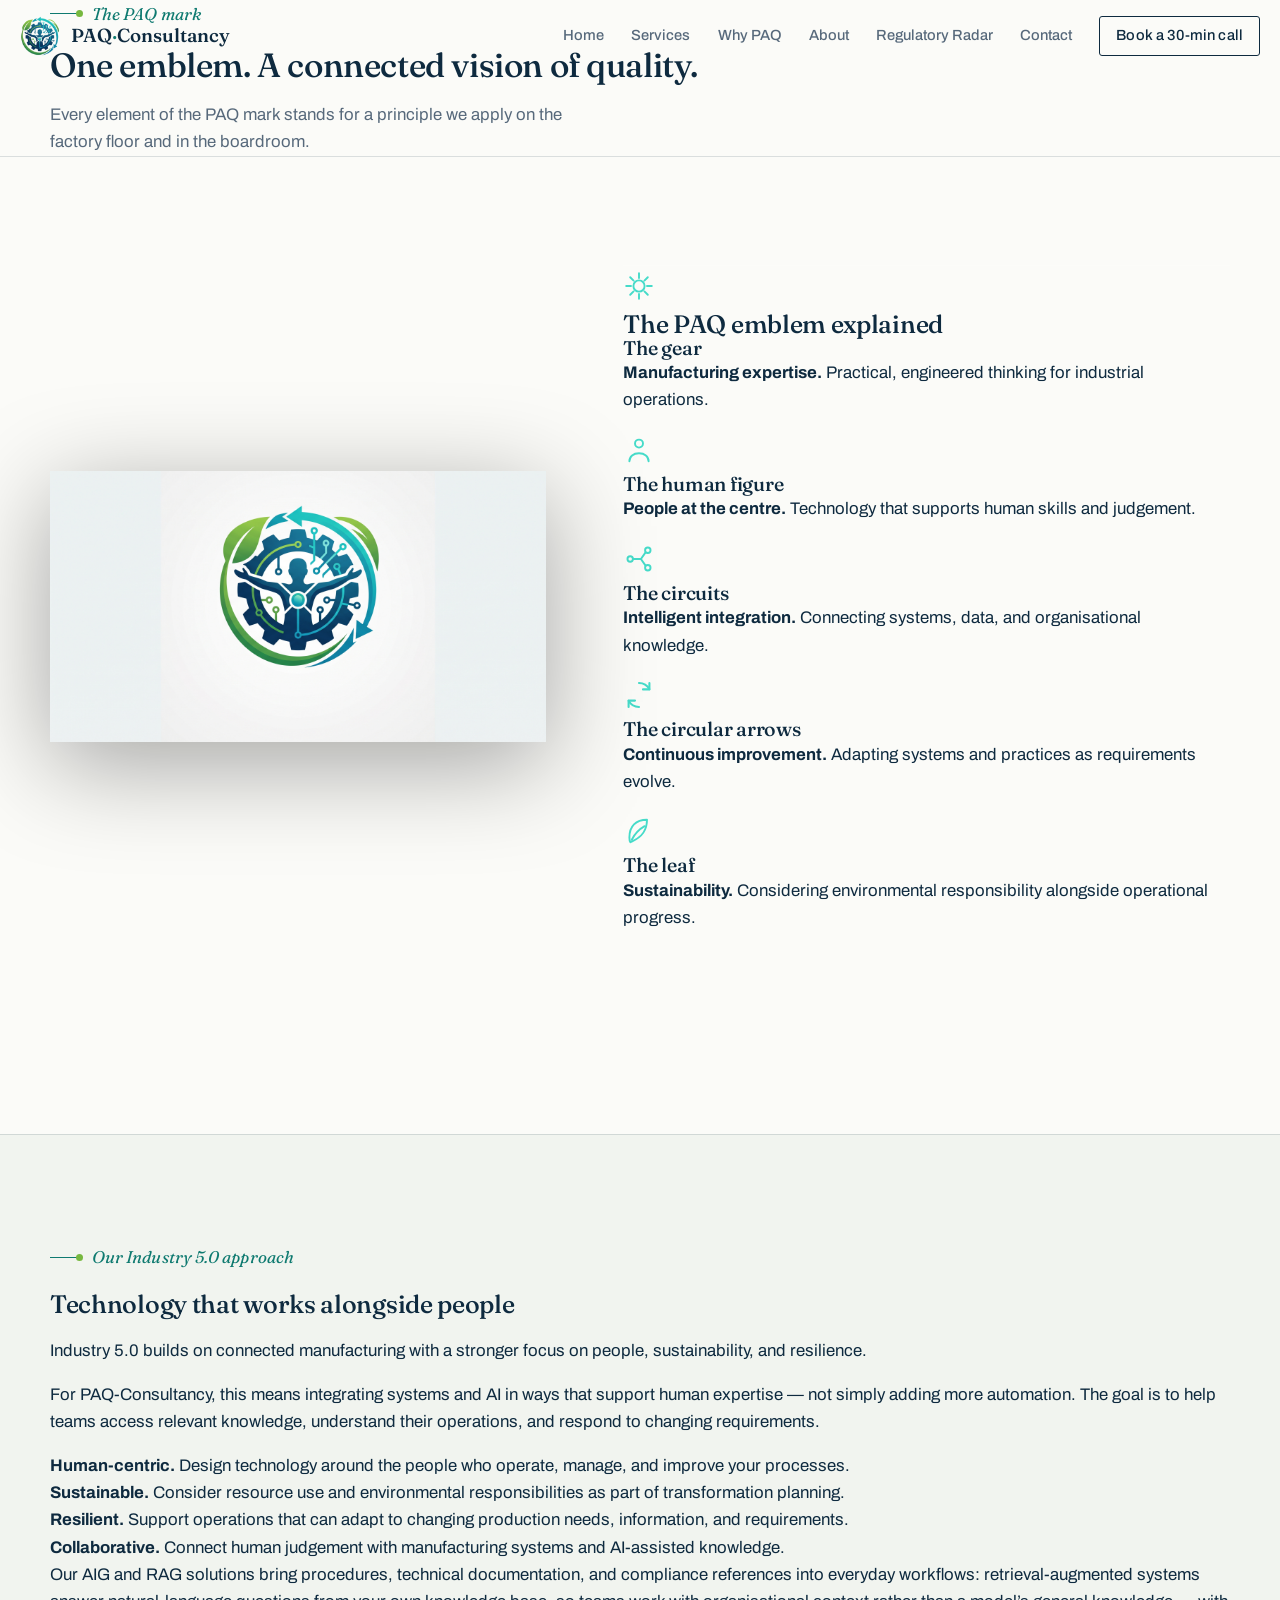
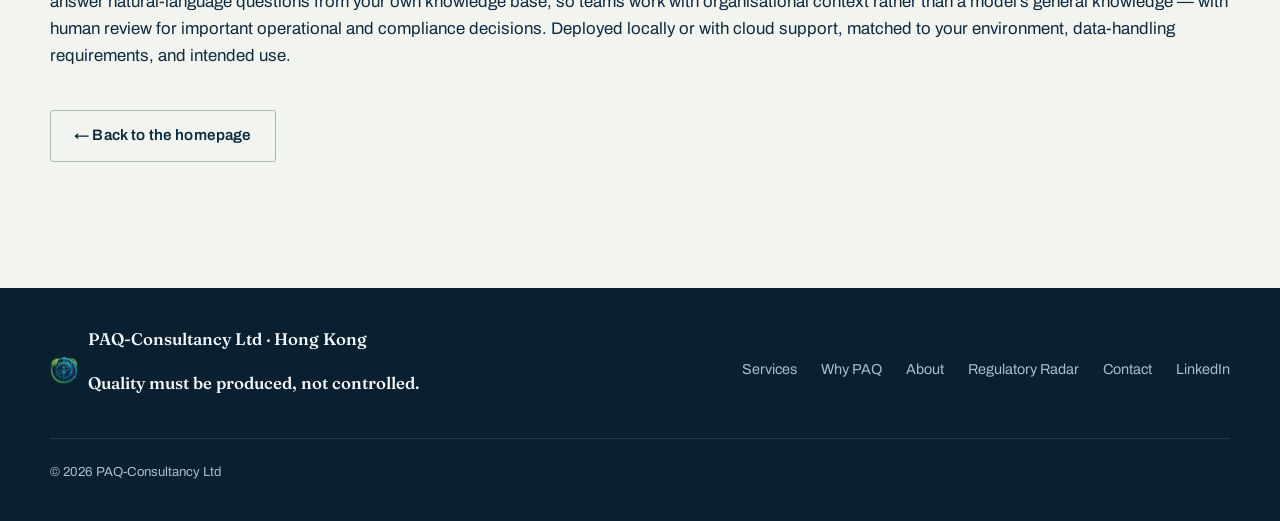
==== the-mark.html @ 53c8ff6e "v4: quality-leadership repositioning — new homepage copy, single deep-blue accent, WhatsApp booking " ====
<!DOCTYPE html>
<html lang="en">
<head>
  <meta charset="UTF-8">
  <meta name="viewport" content="width=device-width, initial-scale=1.0">
  <title>The PAQ mark &amp; Industry 5.0 — PAQ·Consultancy</title>
  <meta name="description" content="The story behind the PAQ emblem — gear, human figure, circuits, leaf and circular arrows — and how PAQ applies Industry 5.0 thinking to quality and manufacturing.">
  <link rel="icon" type="image/png" sizes="32x32" href="assets/favicon-32.png">
  <link rel="apple-touch-icon" href="assets/apple-touch-icon.png">
  <link rel="preconnect" href="https://fonts.googleapis.com">
  <link rel="preconnect" href="https://fonts.gstatic.com" crossorigin>
  <link href="https://fonts.googleapis.com/css2?family=Archivo:wght@400;500;600;700&family=Fraunces:ital,opsz,wght@0,9..144,400..640;1,9..144,400..640&display=swap" rel="stylesheet">
  <link rel="stylesheet" href="styles.css">
</head>
<body>
  <a class="skip-link" href="#main">Skip to content</a>

  <!-- ══════════ NAV ══════════ -->
  <nav class="nav is-scrolled" aria-label="Main navigation" data-nav>
    <div class="nav__inner">
      <a class="nav__brand" href="index.html" aria-label="PAQ·Consultancy — home">
        <img src="assets/logo-512.png" alt="" width="40" height="40" class="nav__logo">
        <span class="nav__name">PAQ<em>·</em>Consultancy</span>
      </a>
      <button class="nav__toggle" aria-expanded="false" aria-controls="nav-links" data-nav-toggle>
        <span></span><span></span><span></span>
        <span class="sr-only">Menu</span>
      </button>
      <div class="nav__links" id="nav-links">
        <a href="index.html#top">Home</a>
        <a href="index.html#services">Services</a>
        <a href="index.html#why">Why PAQ</a>
        <a href="index.html#about">About</a>
        <a href="index.html#radar">Regulatory Radar</a>
        <a href="index.html#contact">Contact</a>
        <a class="btn btn--accent nav__cta" href="https://wa.me/85266283887?text=Hello%20Sebastian%2C%20I%27d%20like%20to%20book%20a%2030-minute%20call%20about%20quality%20and%20compliance." target="_blank" rel="noopener">Book a 30-min call</a>
      </div>
    </div>
  </nav>

  <main id="main" class="subpage">
    <div class="shell">
      <div class="subpage__head">
        <p class="eyebrow"><span class="eyebrow__tick"></span>The PAQ mark</p>
        <h1>One emblem. A connected vision of quality.</h1>
        <p class="section__intro">Every element of the PAQ mark stands for a principle we apply on the
          factory floor and in the boardroom.</p>
      </div>
    </div>

    <!-- ══════════ THE MARK ══════════ -->
    <section class="section section--paper" aria-labelledby="mark-title">
      <div class="shell">
        <div class="mark">
          <figure class="mark__emblem" data-reveal>
            <img src="PAQC logo.jpeg"
                 alt="The PAQ emblem in its full colour composition" width="560" height="560">
          </figure>
          <ul class="mark__legend" role="list" data-reveal>
            <li>
              <svg class="glyph" viewBox="0 0 40 40" fill="none" stroke="currentColor" stroke-width="2.4" aria-hidden="true">
                <circle cx="20" cy="20" r="7"/>
                <path d="M20 4v6M20 30v6M4 20h6M30 20h6M9 9l4.2 4.2M26.8 26.8L31 31M31 9l-4.2 4.2M13.2 26.8L9 31" stroke-linecap="round"/>
              </svg>
              <div>
                <h2 id="mark-title" class="sr-only">The PAQ emblem explained</h2>
                <h3>The gear</h3>
                <p><strong>Manufacturing expertise.</strong> Practical, engineered thinking for
                  industrial operations.</p>
              </div>
            </li>
            <li>
              <svg class="glyph" viewBox="0 0 40 40" fill="none" stroke="currentColor" stroke-width="2.4" aria-hidden="true">
                <circle cx="20" cy="12" r="5"/>
                <path d="M8 34c0-6 5-10 12-10s12 4 12 10" stroke-linecap="round"/>
              </svg>
              <div>
                <h3>The human figure</h3>
                <p><strong>People at the centre.</strong> Technology that supports human skills and
                  judgement.</p>
              </div>
            </li>
            <li>
              <svg class="glyph" viewBox="0 0 40 40" fill="none" stroke="currentColor" stroke-width="2.4" aria-hidden="true">
                <circle cx="9" cy="20" r="3.4"/><circle cx="31" cy="9" r="3.4"/><circle cx="31" cy="31" r="3.4"/>
                <path d="M12.4 20h10M22.4 20L28 12M22.4 20L28 28" stroke-linecap="round"/>
              </svg>
              <div>
                <h3>The circuits</h3>
                <p><strong>Intelligent integration.</strong> Connecting systems, data, and
                  organisational knowledge.</p>
              </div>
            </li>
            <li>
              <svg class="glyph" viewBox="0 0 40 40" fill="none" stroke="currentColor" stroke-width="2.6" aria-hidden="true">
                <path d="M20 5a15 15 0 0 1 13 7.7M20 35A15 15 0 0 1 7 27.3" stroke-linecap="round"/>
                <path d="M33 5v8h-8M7 35v-8h8" stroke-linecap="round" stroke-linejoin="round"/>
              </svg>
              <div>
                <h3>The circular arrows</h3>
                <p><strong>Continuous improvement.</strong> Adapting systems and practices as
                  requirements evolve.</p>
              </div>
            </li>
            <li>
              <svg class="glyph" viewBox="0 0 40 40" fill="none" stroke="currentColor" stroke-width="2.4" aria-hidden="true">
                <path d="M30 6C16 6 8 14 8 28c0 3 .5 5 1.2 6C12 32 30 28 30 6z" stroke-linejoin="round"/>
                <path d="M11 31c4-8 9-13 16-17" stroke-linecap="round"/>
              </svg>
              <div>
                <h3>The leaf</h3>
                <p><strong>Sustainability.</strong> Considering environmental responsibility alongside
                  operational progress.</p>
              </div>
            </li>
          </ul>
        </div>
      </div>
    </section>

    <!-- ══════════ INDUSTRY 5.0 ══════════ -->
    <section class="section section--tint" aria-labelledby="i5-title">
      <div class="shell">
        <div class="essay" data-reveal>
          <p class="eyebrow"><span class="eyebrow__tick"></span>Our Industry 5.0 approach</p>
          <h2 id="i5-title">Technology that works alongside people</h2>
          <p style="margin-top:1.2rem">Industry 5.0 builds on connected manufacturing with a stronger
            focus on people, sustainability, and resilience.</p>
          <p>For PAQ-Consultancy, this means integrating systems and AI in ways that support human
            expertise — not simply adding more automation. The goal is to help teams access relevant
            knowledge, understand their operations, and respond to changing requirements.</p>
          <ul class="essay__list" role="list">
            <li><strong>Human-centric.</strong> Design technology around the people who operate,
              manage, and improve your processes.</li>
            <li><strong>Sustainable.</strong> Consider resource use and environmental responsibilities
              as part of transformation planning.</li>
            <li><strong>Resilient.</strong> Support operations that can adapt to changing production
              needs, information, and requirements.</li>
            <li><strong>Collaborative.</strong> Connect human judgement with manufacturing systems and
              AI-assisted knowledge.</li>
          </ul>
          <p>Our AIG and RAG solutions bring procedures, technical documentation, and compliance
            references into everyday workflows: retrieval-augmented systems answer natural-language
            questions from your own knowledge base, so teams work with organisational context rather
            than a model’s general knowledge — with human review for important operational and
            compliance decisions. Deployed locally or with cloud support, matched to your environment,
            data-handling requirements, and intended use.</p>
        </div>
        <p style="margin-top:2.5rem" data-reveal>
          <a class="btn btn--ghost" href="index.html">← Back to the homepage</a>
        </p>
      </div>
    </section>
  </main>

  <!-- ══════════ FOOTER ══════════ -->
  <footer class="footer">
    <div class="shell footer__inner">
      <div class="footer__brand">
        <img src="assets/logo-512.png" alt="" width="28" height="28">
        <div>
          <p class="footer__name">PAQ-Consultancy Ltd · Hong Kong</p>
          <p class="footer__tagline">Quality must be produced, not controlled.</p>
        </div>
      </div>
      <nav class="footer__links" aria-label="Footer navigation">
        <a href="index.html#services">Services</a>
        <a href="index.html#why">Why PAQ</a>
        <a href="index.html#about">About</a>
        <a href="index.html#radar">Regulatory Radar</a>
        <a href="index.html#contact">Contact</a>
        <a href="https://www.linkedin.com/in/sebastian-scherer-04a07015" target="_blank" rel="noopener">LinkedIn</a>
      </nav>
      <p class="footer__legal">© 2026 PAQ-Consultancy Ltd</p>
    </div>
  </footer>

  <script src="main.js" defer></script>
</body>
</html>
---- styles.css ----
/* ============================================================
   PAQ-Consultancy Ltd — editorial precision system (v2)
   Direction: light editorial minimalist. Paper ground, deep-navy
   ink, teal & green accents taken from the emblem. Type pairs
   Fraunces (serif display) with Archivo (grotesk).
   Signature motif: the calibration gauge — hairline ring with
   tick marks, drawn from the logo's gear.
   ============================================================ */

:root {
  --paper:        #fbfbf8;
  --paper-tint:   #f1f4ef;
  --ink:          #0e2a3f;
  --ink-deep:     #0a1f30;
  --slate:        #57697b;
  --slate-light:  #a9becd;
  --teal-ink:     #0f7a70;   /* teal readable on paper */
  --teal:         #2fbdb0;
  --teal-bright:  #46dbc9;   /* teal on navy */
  --green:        #77b83f;
  --green-bright: #93d457;   /* green on navy */
  --hairline:       rgba(14, 42, 63, .14);
  --hairline-strong:rgba(14, 42, 63, .30);
  --hairline-light: rgba(255, 255, 255, .16);

  --font-serif: "Fraunces", Georgia, "Times New Roman", serif;
  --font-sans:  "Archivo", system-ui, -apple-system, sans-serif;

  --shell: 1180px;
  --radius: 3px;
  --nav-h: 72px;
}

/* ---------- reset ---------- */
*, *::before, *::after { box-sizing: border-box; }
html { scroll-behavior: smooth; scroll-padding-top: calc(var(--nav-h) + 12px); }
body {
  margin: 0;
  font-family: var(--font-sans);
  font-size: 1.05rem;
  line-height: 1.62;
  color: var(--ink);
  background: var(--paper);
  -webkit-font-smoothing: antialiased;
}
img { display: block; max-width: 100%; height: auto; }
h1, h2, h3 {
  font-family: var(--font-serif);
  font-weight: 500;
  line-height: 1.1;
  letter-spacing: -.012em;
  margin: 0;
}
p { margin: 0 0 1em; }
ul[role="list"] { list-style: none; margin: 0; padding: 0; }
a { color: inherit; text-decoration-thickness: 1px; text-underline-offset: 3px; }
:focus-visible { outline: 3px solid var(--teal-ink); outline-offset: 3px; border-radius: 2px; }

.skip-link {
  position: absolute; left: 1rem; top: -4rem; z-index: 100;
  background: var(--ink); color: var(--paper);
  padding: .6rem 1rem; border-radius: var(--radius); font-weight: 600; text-decoration: none;
  transition: top .2s;
}
.skip-link:focus { top: 1rem; }

/* ---------- shared pieces ---------- */
.shell { width: min(var(--shell), 100% - clamp(2.5rem, 7vw, 6rem)); margin-inline: auto; }

/* kicker: italic serif label with a short rule — the page's running header */
.eyebrow {
  font-family: var(--font-serif);
  font-style: italic;
  font-size: 1.06rem;
  letter-spacing: .005em;
  color: var(--teal-ink);
  display: flex; align-items: center; gap: .7em;
  margin: 0 0 1.2rem;
}
.section--navy .eyebrow, .agi .eyebrow { color: var(--teal-bright); }
.eyebrow__tick {
  width: 30px; height: 1px; background: currentColor;
  position: relative; flex: none;
}
.eyebrow__tick::after {
  content: ""; position: absolute; right: -3px; top: -3px;
  width: 7px; height: 7px; border-radius: 50%; background: var(--green);
}
.section--navy .eyebrow__tick::after, .agi .eyebrow__tick::after { background: var(--green-bright); }

.section { padding: clamp(4rem, 8.5vw, 7rem) 0; border-top: 1px solid var(--hairline); }
.section--paper { background: var(--paper); }
.section--tint  { background: var(--paper-tint); }
.section--navy  { background: var(--ink); color: #e4eef3; border-top-color: var(--ink); }
.section--flush { padding-bottom: clamp(4rem, 8.5vw, 7rem); }

.section__head { max-width: 760px; margin-bottom: clamp(2.5rem, 5vw, 4rem); }
.section__head h2 { font-size: clamp(2rem, 3.6vw, 2.9rem); font-weight: 480; }
.section__head--split {
  max-width: none;
  display: grid; gap: 1.5rem; align-items: end;
  grid-template-columns: 1.2fr .8fr;
}
.section__intro { color: var(--slate); max-width: 52ch; margin: 1.1rem 0 0; }
.section--navy .section__intro { color: var(--slate-light); }

.btn {
  display: inline-block;
  font-family: var(--font-sans);
  font-weight: 600; font-size: .95rem; letter-spacing: .01em;
  padding: .8rem 1.45rem; border-radius: var(--radius);
  text-decoration: none; border: 1.5px solid transparent;
  transition: background .18s ease, color .18s ease, border-color .18s ease;
  cursor: pointer;
}
.btn--primary { background: var(--ink); color: var(--paper); }
.btn--primary:hover { background: var(--teal-ink); }
.btn--ghost { border-color: var(--hairline-strong); color: var(--ink); }
.btn--ghost:hover { border-color: var(--teal-ink); color: var(--teal-ink); }

/* reveal on scroll — gentle, uniform */
[data-reveal] { opacity: 0; transform: translateY(16px); transition: opacity .65s ease, transform .65s cubic-bezier(.22,.61,.36,1); }
[data-reveal].in { opacity: 1; transform: none; }

/* ============================================================
   NAV
   ============================================================ */
.nav {
  position: fixed; inset: 0 0 auto 0; z-index: 50;
  transition: background .3s ease, border-color .3s ease, backdrop-filter .3s ease;
  border-bottom: 1px solid transparent;
}
.nav.is-scrolled {
  background: rgba(251, 251, 248, .88);
  backdrop-filter: blur(14px);
  -webkit-backdrop-filter: blur(14px);
  border-bottom-color: var(--hairline);
}
.nav__inner {
  width: min(1240px, 100% - 2.5rem); margin-inline: auto;
  height: var(--nav-h);
  display: flex; align-items: center; justify-content: space-between; gap: 1rem;
}
.nav__brand {
  display: flex; align-items: center; gap: .7rem;
  font-family: var(--font-serif); font-weight: 560; font-size: 1.18rem;
  color: var(--ink); text-decoration: none; letter-spacing: 0;
}
.nav__logo { border-radius: 50%; }
.nav__name em { font-style: normal; color: var(--teal-ink); }
.nav__links { display: flex; align-items: center; gap: 1.7rem; }
.nav__links a {
  color: var(--slate); text-decoration: none; font-size: .92rem; font-weight: 500;
  transition: color .18s ease;
}
.nav__links a:hover { color: var(--ink); }
.nav__cta {
  border: 1.5px solid var(--ink); color: var(--ink) !important;
  padding: .45rem 1rem; border-radius: var(--radius);
  transition: background .18s ease, color .18s ease, border-color .18s ease !important;
}
.nav__cta:hover { background: var(--ink); color: var(--paper) !important; }
.nav__toggle {
  display: none; flex-direction: column; gap: 5px;
  background: none; border: 0; padding: .5rem; cursor: pointer;
}
.nav__toggle span { width: 24px; height: 2px; background: var(--ink); border-radius: 2px; transition: transform .25s, opacity .25s; }
.nav__toggle[aria-expanded="true"] span:nth-child(1) { transform: translateY(7px) rotate(45deg); }
.nav__toggle[aria-expanded="true"] span:nth-child(2) { opacity: 0; }
.nav__toggle[aria-expanded="true"] span:nth-child(3) { transform: translateY(-7px) rotate(-45deg); }

/* ============================================================
   HERO — masthead
   ============================================================ */
.hero {
  position: relative; overflow: clip;
  min-height: 100svh;
  display: flex; flex-direction: column; justify-content: center;
  padding: calc(var(--nav-h) + 3rem) 0 4.5rem;
  background:
    radial-gradient(46% 42% at 82% 30%, rgba(47, 189, 176, .10), transparent 62%),
    var(--paper);
  color: var(--ink);
}
.hero__inner {
  position: relative;
  width: min(var(--shell), 100% - clamp(2.5rem, 7vw, 6rem)); margin-inline: auto;
  display: grid; grid-template-columns: 1.08fr .92fr; align-items: center;
  gap: clamp(2.5rem, 6vw, 5rem);
}
.hero__copy h1 {
  font-size: clamp(2.5rem, 4.9vw, 4.15rem);
  font-weight: 460;
  line-height: 1.06;
  letter-spacing: -.016em;
  margin-bottom: 1.5rem;
}
.hero__lede { font-size: clamp(1.06rem, 1.5vw, 1.22rem); color: var(--slate); max-width: 46ch; margin-bottom: 2.2rem; }
.hero__actions { display: flex; gap: .9rem; flex-wrap: wrap; }

/* one orchestrated entrance on load, nothing else moves unprovoked */
@media (prefers-reduced-motion: no-preference) {
  .hero__copy > * { animation: hero-in .85s cubic-bezier(.22,.61,.36,1) both; }
  .hero__copy h1    { animation-delay: .06s; }
  .hero__copy .hero__lede    { animation-delay: .14s; }
  .hero__copy .hero__actions { animation-delay: .22s; }
  .hero__emblem { animation: hero-in 1s cubic-bezier(.22,.61,.36,1) .18s both; }
}
@keyframes hero-in { from { opacity: 0; transform: translateY(16px); } }

.hero__scrollcue {
  position: absolute; left: 50%; bottom: 1.2rem; transform: translateX(-50%);
  font-size: .74rem; letter-spacing: .3em; text-indent: .3em;
  color: var(--slate); margin: 0;
}
.hero__scrollcue::after {
  content: ""; display: block; margin: .5rem auto 0;
  width: 1px; height: 32px;
  background: linear-gradient(var(--hairline-strong), transparent);
}

/* --- calibration gauge: the emblem set like an instrument dial --- */
.gauge { position: relative; width: min(520px, 100%); margin-inline: auto; }
.gauge__logo { position: absolute; inset: 16.5%; width: 67%; height: 67%; }
.gauge__ring { display: block; width: 100%; height: auto; }

/* ============================================================
   ABOUT
   ============================================================ */
.about__grid {
  display: grid; grid-template-columns: 1.15fr .85fr;
  gap: clamp(2.5rem, 6vw, 5rem); align-items: start;
}
.about__text p { max-width: 62ch; }
.about__text p:first-child {
  font-family: var(--font-serif);
  font-size: clamp(1.25rem, 1.9vw, 1.5rem);
  line-height: 1.45;
  color: var(--ink);
}
.about__facts { margin: 0; }
.fact {
  display: grid; grid-template-columns: 92px 1fr; gap: 1.2rem;
  align-items: baseline;
  padding: 1.15rem 0;
  border-top: 1px solid var(--hairline);
}
.fact:last-child { border-bottom: 1px solid var(--hairline); }
.fact dt {
  font-family: var(--font-serif); font-weight: 480;
  font-size: 2.3rem; color: var(--teal-ink); line-height: 1;
}
.fact:nth-child(2) dt { color: var(--ink); }
.fact:nth-child(3) dt { color: var(--slate); }
.fact dd { margin: 0; color: var(--slate); font-size: .96rem; max-width: 38ch; }

/* ============================================================
   SERVICES — three editorial columns, hairline-divided
   ============================================================ */
.pillars {
  display: grid; grid-template-columns: repeat(3, 1fr);
  border-top: 1px solid var(--hairline);
}
.pillar {
  padding: 2.1rem 1.9rem 2.3rem;
  border-right: 1px solid var(--hairline);
  transition: background .22s ease;
}
.pillar:first-child { padding-left: 0; }
.pillar:last-child { border-right: 0; padding-right: 0; }
.pillar:hover { background: rgba(47, 189, 176, .05); }
.pillar__icon { color: var(--teal-ink); margin-bottom: 1.25rem; }
.pillar__icon svg { width: 40px; height: 40px; }
.pillar h3 { font-size: 1.32rem; font-weight: 540; margin-bottom: .75rem; }
.pillar p { color: var(--slate); font-size: .97rem; }
.pillar__tags {
  font-size: .8rem; letter-spacing: .03em;
  color: var(--slate) !important;
  border-top: 1px solid var(--hairline);
  padding-top: .95rem; margin: 1.15rem 0 0;
}

/* ============================================================
   PRACTICE AREAS — an index, not a card grid
   ============================================================ */
.sectors { border-top: 1px solid var(--hairline); }
.sector {
  display: grid; grid-template-columns: 64px minmax(220px, .42fr) 1fr;
  gap: 1.4rem; align-items: baseline;
  padding: 1.55rem .25rem;
  border-bottom: 1px solid var(--hairline);
  transition: background .2s ease;
}
.sector:hover { background: rgba(47, 189, 176, .045); }
.sector__icon { width: 30px; height: 30px; color: var(--slate); transition: color .2s ease; }
.sector:hover .sector__icon { color: var(--teal-ink); }
.sector h3 { font-size: 1.22rem; font-weight: 540; }
.sector:hover h3 { color: var(--teal-ink); }
.sector h3, .sector p { transition: color .2s ease; }
.sector p { font-size: .94rem; color: var(--slate); margin: 0; max-width: 62ch; }

/* ============================================================
   INDUSTRY 5.0
   ============================================================ */
.i5__intro { max-width: 820px; margin-bottom: 3.2rem; }
.i5__intro h2 {
  font-size: clamp(1.9rem, 3.4vw, 2.65rem); font-weight: 480;
  margin-bottom: 1.3rem;
}
.i5__intro p { color: var(--slate); max-width: 64ch; }
.i5__grid { display: grid; grid-template-columns: 1fr 1fr; gap: clamp(1.6rem, 4vw, 3.5rem); align-items: stretch; }

.i5__principles { border-top: 1px solid var(--hairline-strong); }
.i5__principles li {
  display: grid; grid-template-columns: minmax(150px, .42fr) 1fr; gap: 1.2rem;
  padding: 1.25rem .15rem;
  border-bottom: 1px solid var(--hairline);
}
.i5__principles strong {
  font-family: var(--font-serif); font-weight: 560; font-size: 1.08rem; color: var(--ink);
}
.i5__principles span { color: var(--slate); font-size: .95rem; }

/* the single dark inversion outside The Mark — a plate of ink on the light page */
.agi {
  background: var(--ink);
  color: #d3e4ee;
  border-radius: var(--radius);
  padding: clamp(1.8rem, 3vw, 2.4rem);
  position: relative; overflow: hidden;
}
.agi::after {
  content: ""; position: absolute; right: -70px; top: -70px;
  width: 200px; height: 200px; border-radius: 50%;
  border: 26px solid rgba(70, 219, 201, .12);
}
.agi h3 { font-size: 1.45rem; font-weight: 540; margin-bottom: .85rem; color: #f2f8fa; }
.agi p { color: var(--slate-light); font-size: .98rem; }
.agi__flow { display: grid; gap: .85rem; margin-top: 1.5rem; counter-reset: flow; }
.agi__flow li {
  display: flex; align-items: baseline; gap: .9rem;
  font-size: .96rem; color: #d3e4ee;
  counter-increment: flow;
}
.agi__flow li::before {
  content: counter(flow) ".";
  font-family: var(--font-serif); font-style: italic; font-size: 1.05rem;
  color: var(--teal-bright); flex: none; min-width: 1.2em;
}
.agi__chip { font-weight: 700; color: #f2f8fa; }
.agi__flow li:nth-child(2)::before { color: var(--green-bright); }
.agi__flow li:nth-child(3)::before { color: var(--slate-light); }

/* ============================================================
   THE MARK — navy anchor section
   ============================================================ */
.mark {
  display: grid; grid-template-columns: .9fr 1.1fr;
  gap: clamp(2.5rem, 6vw, 5.5rem); align-items: center;
  margin-bottom: clamp(3rem, 6vw, 5rem);
}
.mark__emblem { margin: 0; }
.mark__emblem img {
  margin-inline: auto;
  filter: drop-shadow(0 22px 50px rgba(0, 0, 0, .35));
}
.mark__legend { border-top: 1px solid var(--hairline-light); }
.mark__item {
  display: flex; gap: 1.2rem; align-items: flex-start;
  padding: 1.05rem .2rem;
  border-bottom: 1px solid var(--hairline-light);
}
.glyph { width: 32px; height: 32px; flex: none; color: var(--teal-bright); margin-top: .2rem; }
.mark__item:nth-child(even) .glyph { color: var(--green-bright); }
.mark__item h3 { font-size: 1.12rem; font-weight: 540; margin-bottom: .3rem; color: #f2f8fa; }
.mark__item p { margin: 0; font-size: .92rem; color: var(--slate-light); max-width: 46ch; }

.palette { border-top: 1px solid var(--hairline-light); padding-top: 2.2rem; }
.palette__label {
  font-family: var(--font-serif); font-style: italic;
  font-size: 1.02rem; color: var(--teal-bright); margin: 0 0 1.3rem;
}
.palette__chips { display: grid; grid-template-columns: repeat(4, 1fr); gap: 1rem; }
.palette__chips li { display: grid; gap: .4rem; }
.palette__chips .chip { height: 42px; border-radius: var(--radius); }
.chip--navy  { background: #12304a; border: 1px solid rgba(255,255,255,.14); }
.chip--teal  { background: linear-gradient(135deg, #35d0c2, #1f9cc2); }
.chip--green { background: linear-gradient(135deg, #9ad14f, #57a83c); }
.chip--steel { background: linear-gradient(135deg, #7ca3c2, #4a7193); }
.palette__chips strong { font-family: var(--font-sans); font-weight: 600; font-size: .92rem; color: #f2f8fa; }
.palette__chips span:last-child { font-size: .84rem; color: var(--slate-light); }

/* ============================================================
   CONTACT — letterpress form: no card, hairline fields
   ============================================================ */
.contact { display: grid; grid-template-columns: .9fr 1.1fr; gap: clamp(2.5rem, 6vw, 5.5rem); align-items: start; }
.contact__intro p { color: var(--slate); max-width: 42ch; }
.contact__details {
  font-style: normal; display: grid; gap: .35rem; margin-top: 1.7rem;
  font-size: 1rem;
}
.contact__details a {
  color: var(--ink); font-weight: 600; text-decoration: none;
  border-bottom: 1.5px solid var(--teal-ink);
  width: fit-content;
  transition: color .18s ease;
}
.contact__details a:hover { color: var(--teal-ink); }
.contact__details span { color: var(--slate); font-size: .9rem; }

.contact__form {
  display: grid; grid-template-columns: 1fr 1fr;
  gap: 1.5rem 1.6rem;
}
.field { display: grid; gap: .3rem; }
.field--full { grid-column: 1 / -1; }
.field label {
  font-size: .8rem; font-weight: 600; letter-spacing: .04em;
  color: var(--slate);
}
.field input, .field select, .field textarea {
  font: inherit; color: var(--ink);
  border: 0; border-bottom: 1.5px solid var(--hairline-strong);
  border-radius: 0; padding: .5rem 0 .6rem;
  background: transparent;
  transition: border-color .18s ease;
}
.field textarea { resize: vertical; min-height: 104px; }
.field select { cursor: pointer; }
.field input:focus, .field select:focus, .field textarea:focus {
  outline: none; border-bottom-color: var(--teal-ink);
}
.contact__submit { justify-self: start; margin-top: .4rem; }
.contact__note { grid-column: 1 / -1; margin: 0; font-size: .9rem; color: var(--teal-ink); }

/* ============================================================
   FOOTER
   ============================================================ */
.footer { background: var(--ink-deep); color: var(--slate-light); padding: 2.4rem 0; }
.footer__inner { display: flex; align-items: center; justify-content: space-between; gap: 1.5rem; flex-wrap: wrap; }
.footer__brand {
  display: flex; align-items: center; gap: .6rem;
  color: #f2f8fa; text-decoration: none;
  font-family: var(--font-serif); font-weight: 560; font-size: 1.05rem;
}
.footer__links { display: flex; gap: 1.5rem; flex-wrap: wrap; }
.footer__links a { text-decoration: none; font-size: .9rem; transition: color .18s; }
.footer__links a:hover { color: var(--teal-bright); }
.footer__legal { margin: 0; font-size: .82rem; width: 100%; border-top: 1px solid rgba(255,255,255,.12); padding-top: 1.4rem; }

/* ============================================================
   RESPONSIVE
   ============================================================ */
@media (max-width: 1020px) {
  .pillars { grid-template-columns: 1fr; border-top: 0; }
  .pillar {
    border-right: 0; border-top: 1px solid var(--hairline);
    padding: 1.8rem 0 2rem;
    display: grid; grid-template-columns: 56px 1fr; gap: .25rem 1.3rem; align-items: start;
  }
  .pillar:last-child { padding-right: 0; }
  .pillar__icon { grid-row: span 3; margin: 0; }
  .pillar__tags { grid-column: 2; }
  .i5__grid { grid-template-columns: 1fr; }
}

@media (max-width: 880px) {
  .nav__toggle { display: flex; }
  .nav__links {
    position: absolute; top: var(--nav-h); left: 0; right: 0;
    flex-direction: column; align-items: stretch; gap: 0;
    background: rgba(251, 251, 248, .97);
    backdrop-filter: blur(14px);
    border-bottom: 1px solid var(--hairline);
    padding: .5rem 1.25rem 1rem;
    visibility: hidden; opacity: 0; transform: translateY(-8px);
    transition: opacity .22s ease, transform .22s ease, visibility .22s;
  }
  .nav__links.is-open { visibility: visible; opacity: 1; transform: none; }
  .nav__links a { padding: .8rem .25rem; border-bottom: 1px solid var(--hairline); color: var(--ink); }
  .nav__cta { text-align: center; margin-top: .8rem; }

  .hero__inner { grid-template-columns: 1fr; }
  .hero__emblem { order: 2; }
  .gauge { width: min(380px, 74vw); }
  .hero { min-height: 0; }
  .hero__scrollcue { display: none; }

  .about__grid, .contact, .mark { grid-template-columns: 1fr; }
  .section__head--split { grid-template-columns: 1fr; }
  .palette__chips { grid-template-columns: repeat(2, 1fr); }

  .sector { grid-template-columns: 44px 1fr; row-gap: .5rem; }
  .sector__icon { grid-row: span 2; }
  .sector p { grid-column: 2; }
}

@media (max-width: 620px) {
  .contact__form { grid-template-columns: 1fr; }
  .footer__inner { flex-direction: column; align-items: flex-start; }
  .fact { grid-template-columns: 72px 1fr; }
}

/* ---------- additions: copy v3 sections ---------- */
.pillar p.pillar__tagline {
  font-family: var(--font-serif); font-style: italic; font-weight: 480;
  font-size: 1.08rem; color: var(--ink);
}
.pillars--two { grid-template-columns: repeat(2, 1fr); }
.duo__closer { margin-top: 2.2rem; color: var(--slate); max-width: 62ch; }
.expertise p { max-width: 64ch; color: var(--slate); }
.mark__item p strong { color: #f2f8fa; font-weight: 600; }

@media (max-width: 1020px) {
  .pillars--two { grid-template-columns: 1fr; }
}

/* ---------- motion preferences ---------- */
@media (prefers-reduced-motion: reduce) {
  html { scroll-behavior: auto; }
  [data-reveal] { opacity: 1; transform: none; transition: none; }
  .btn, .pillar, .sector, .nav__cta { transition: none; }
}
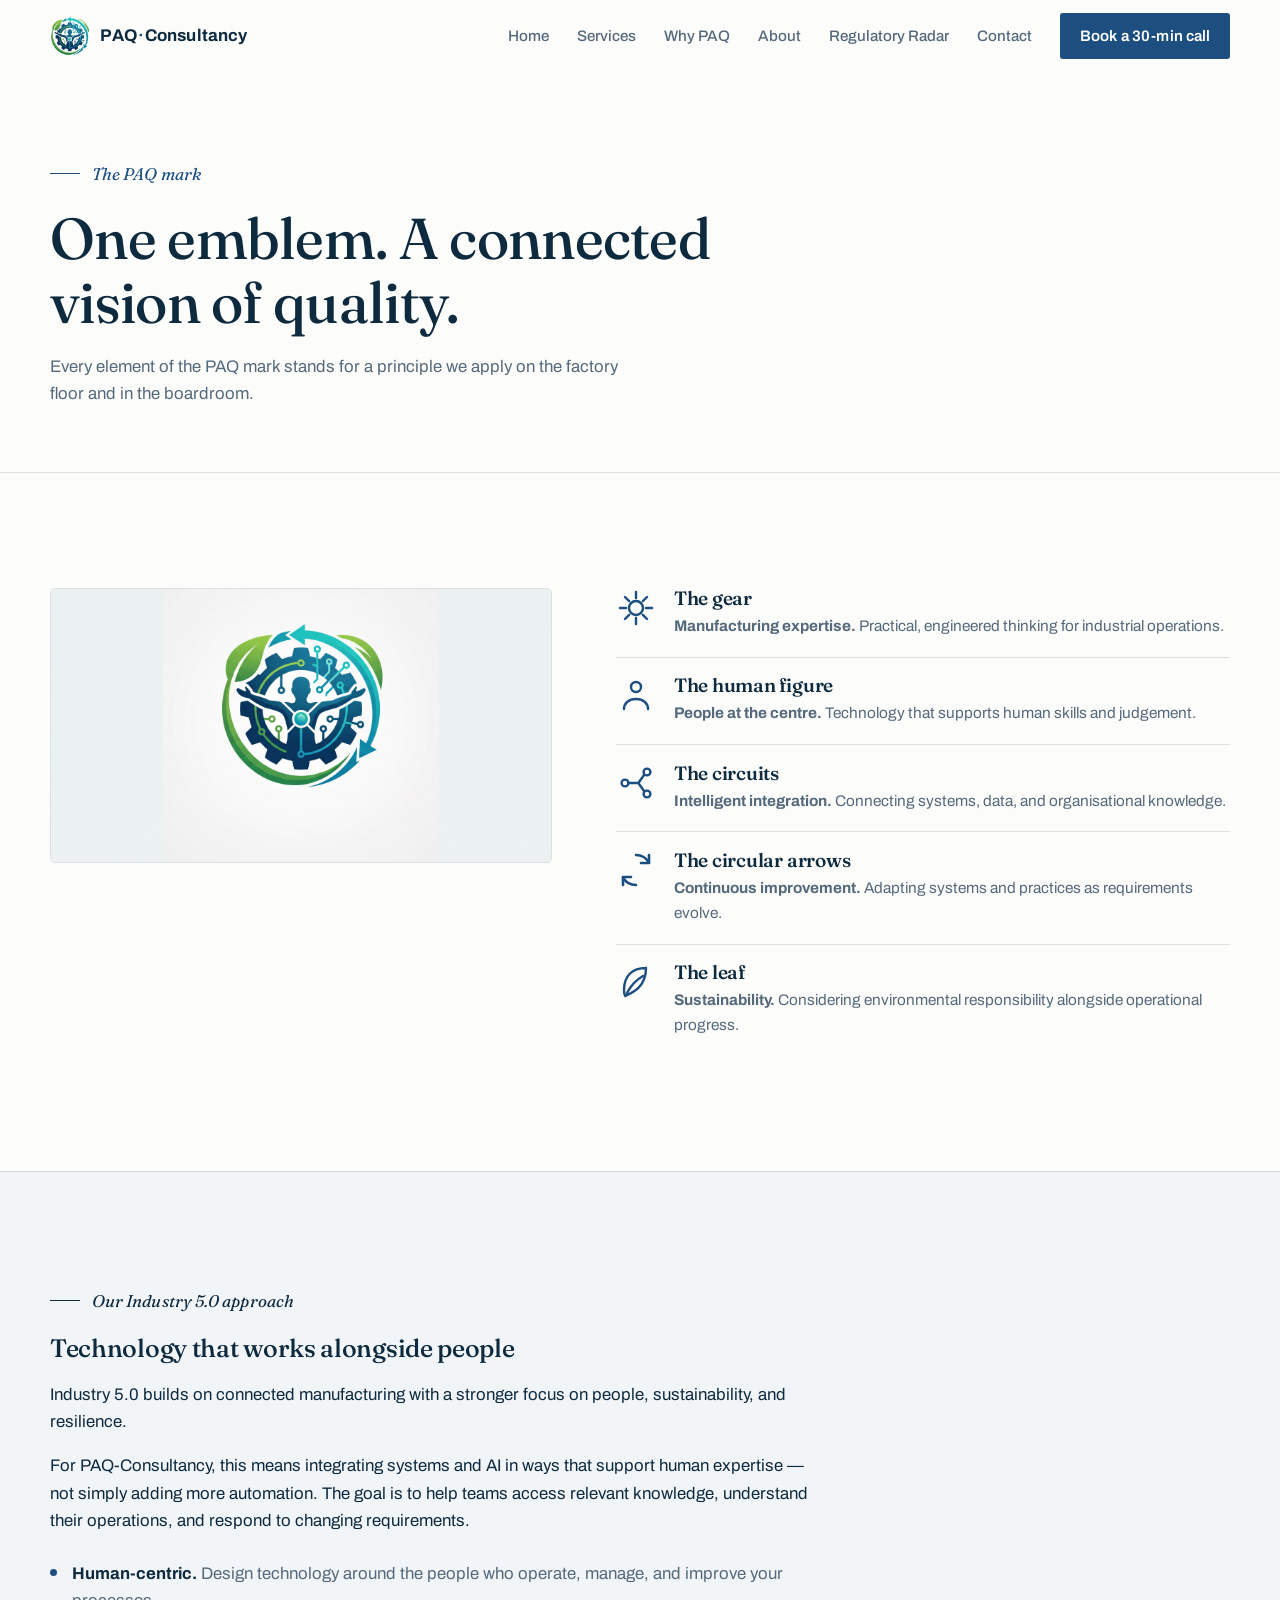
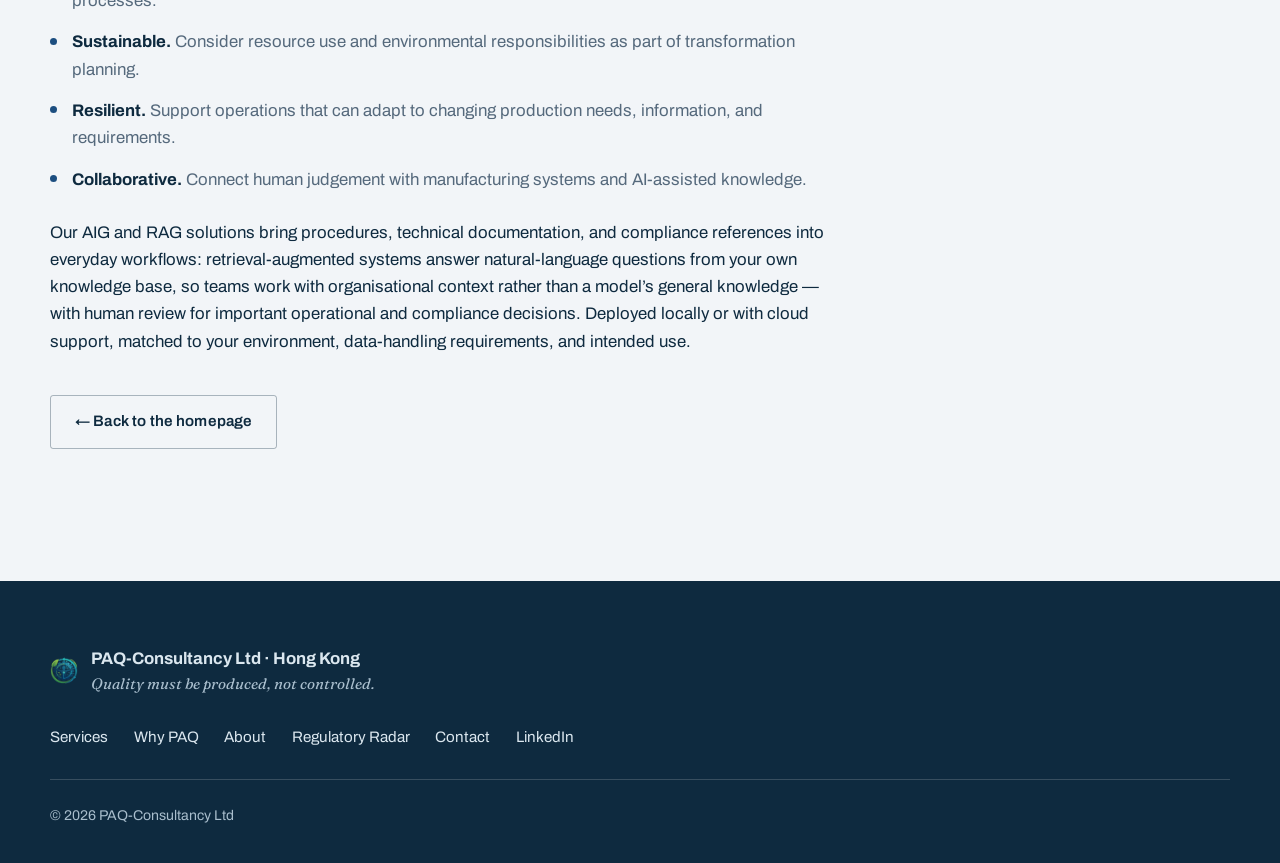
==== commit 72c0a18f: "Remove BTHA voting-membership claims (privilege ends with HTI departure); tighter hero; v=4 cache-bu" ====
--- a/the-mark.html
+++ b/the-mark.html
@@ -10,7 +10,7 @@
   <link rel="preconnect" href="https://fonts.googleapis.com">
   <link rel="preconnect" href="https://fonts.gstatic.com" crossorigin>
   <link href="https://fonts.googleapis.com/css2?family=Archivo:wght@400;500;600;700&family=Fraunces:ital,opsz,wght@0,9..144,400..640;1,9..144,400..640&display=swap" rel="stylesheet">
-  <link rel="stylesheet" href="styles.css">
+  <link rel="stylesheet" href="styles.css?v=4">
 </head>
 <body>
   <a class="skip-link" href="#main">Skip to content</a>
@@ -175,6 +175,6 @@
     </div>
   </footer>
 
-  <script src="main.js" defer></script>
+  <script src="main.js?v=4" defer></script>
 </body>
 </html>
--- a/styles.css
+++ b/styles.css
@@ -1,27 +1,25 @@
 /* ============================================================
-   PAQ-Consultancy Ltd — editorial precision system (v2)
-   Direction: light editorial minimalist. Paper ground, deep-navy
-   ink, teal & green accents taken from the emblem. Type pairs
-   Fraunces (serif display) with Archivo (grotesk).
-   Signature motif: the calibration gauge — hairline ring with
-   tick marks, drawn from the logo's gear.
+   PAQ-Consultancy Ltd — v4 "quality leadership" system
+   Direction: clean, light, generous white space.
+   One accent colour only: deep blue. Ink navy for text,
+   hairline rules for structure. Fraunces (serif display) +
+   Archivo (grotesk). Headings are sentence case.
    ============================================================ */
 
 :root {
-  --paper:        #fbfbf8;
-  --paper-tint:   #f1f4ef;
+  --paper:        #fcfcfa;
+  --paper-tint:   #f2f5f8;
   --ink:          #0e2a3f;
   --ink-deep:     #0a1f30;
-  --slate:        #57697b;
+  --slate:        #55697c;
   --slate-light:  #a9becd;
-  --teal-ink:     #0f7a70;   /* teal readable on paper */
-  --teal:         #2fbdb0;
-  --teal-bright:  #46dbc9;   /* teal on navy */
-  --green:        #77b83f;
-  --green-bright: #93d457;   /* green on navy */
-  --hairline:       rgba(14, 42, 63, .14);
-  --hairline-strong:rgba(14, 42, 63, .30);
-  --hairline-light: rgba(255, 255, 255, .16);
+  --accent:       #1c4e80;   /* deep blue — the only accent */
+  --accent-dark:  #153d64;
+  --accent-bright:#7fb0dd;   /* accent readable on navy */
+  --accent-soft:  rgba(28, 78, 128, .08);
+  --hairline:       rgba(14, 42, 63, .13);
+  --hairline-strong:rgba(14, 42, 63, .32);
+  --hairline-light: rgba(255, 255, 255, .17);
 
   --font-serif: "Fraunces", Georgia, "Times New Roman", serif;
   --font-sans:  "Archivo", system-ui, -apple-system, sans-serif;
@@ -47,14 +45,19 @@
 h1, h2, h3 {
   font-family: var(--font-serif);
   font-weight: 500;
-  line-height: 1.1;
+  line-height: 1.12;
   letter-spacing: -.012em;
   margin: 0;
 }
 p { margin: 0 0 1em; }
-ul[role="list"] { list-style: none; margin: 0; padding: 0; }
+ul[role="list"], ol.steps { list-style: none; margin: 0; padding: 0; }
 a { color: inherit; text-decoration-thickness: 1px; text-underline-offset: 3px; }
-:focus-visible { outline: 3px solid var(--teal-ink); outline-offset: 3px; border-radius: 2px; }
+:focus-visible { outline: 3px solid var(--accent); outline-offset: 3px; border-radius: 2px; }
+
+.sr-only {
+  position: absolute; width: 1px; height: 1px; overflow: hidden;
+  clip: rect(0 0 0 0); white-space: nowrap;
+}
 
 .skip-link {
   position: absolute; left: 1rem; top: -4rem; z-index: 100;
@@ -67,457 +70,477 @@
 /* ---------- shared pieces ---------- */
 .shell { width: min(var(--shell), 100% - clamp(2.5rem, 7vw, 6rem)); margin-inline: auto; }
 
-/* kicker: italic serif label with a short rule — the page's running header */
 .eyebrow {
   font-family: var(--font-serif);
   font-style: italic;
   font-size: 1.06rem;
   letter-spacing: .005em;
-  color: var(--teal-ink);
+  color: var(--accent);
   display: flex; align-items: center; gap: .7em;
   margin: 0 0 1.2rem;
 }
-.section--navy .eyebrow, .agi .eyebrow { color: var(--teal-bright); }
-.eyebrow__tick {
-  width: 30px; height: 1px; background: currentColor;
-  position: relative; flex: none;
-}
-.eyebrow__tick::after {
-  content: ""; position: absolute; right: -3px; top: -3px;
-  width: 7px; height: 7px; border-radius: 50%; background: var(--green);
-}
-.section--navy .eyebrow__tick::after, .agi .eyebrow__tick::after { background: var(--green-bright); }
-
-.section { padding: clamp(4rem, 8.5vw, 7rem) 0; border-top: 1px solid var(--hairline); }
+.eyebrow__tick { width: 30px; height: 1px; background: currentColor; flex: none; }
+
+.section { padding: clamp(4.5rem, 9vw, 7.5rem) 0; border-top: 1px solid var(--hairline); }
 .section--paper { background: var(--paper); }
 .section--tint  { background: var(--paper-tint); }
-.section--navy  { background: var(--ink); color: #e4eef3; border-top-color: var(--ink); }
-.section--flush { padding-bottom: clamp(4rem, 8.5vw, 7rem); }
-
-.section__head { max-width: 760px; margin-bottom: clamp(2.5rem, 5vw, 4rem); }
-.section__head h2 { font-size: clamp(2rem, 3.6vw, 2.9rem); font-weight: 480; }
-.section__head--split {
-  max-width: none;
-  display: grid; gap: 1.5rem; align-items: end;
-  grid-template-columns: 1.2fr .8fr;
-}
-.section__intro { color: var(--slate); max-width: 52ch; margin: 1.1rem 0 0; }
-.section--navy .section__intro { color: var(--slate-light); }
+
+.section__head { max-width: 780px; margin-bottom: clamp(2.8rem, 5vw, 4.2rem); }
+.section__head h2 { font-size: clamp(2.05rem, 3.8vw, 3rem); font-weight: 480; }
 
 .btn {
   display: inline-block;
   font-family: var(--font-sans);
   font-weight: 600; font-size: .95rem; letter-spacing: .01em;
-  padding: .8rem 1.45rem; border-radius: var(--radius);
+  padding: .85rem 1.5rem; border-radius: var(--radius);
   text-decoration: none; border: 1.5px solid transparent;
   transition: background .18s ease, color .18s ease, border-color .18s ease;
   cursor: pointer;
 }
+.btn--accent { background: var(--accent); color: #fff; }
+.btn--accent:hover { background: var(--accent-dark); }
 .btn--primary { background: var(--ink); color: var(--paper); }
-.btn--primary:hover { background: var(--teal-ink); }
+.btn--primary:hover { background: var(--accent); }
 .btn--ghost { border-color: var(--hairline-strong); color: var(--ink); }
-.btn--ghost:hover { border-color: var(--teal-ink); color: var(--teal-ink); }
-
-/* reveal on scroll — gentle, uniform */
-[data-reveal] { opacity: 0; transform: translateY(16px); transition: opacity .65s ease, transform .65s cubic-bezier(.22,.61,.36,1); }
+.btn--ghost:hover { border-color: var(--accent); color: var(--accent); }
+
+/* scroll reveal */
+[data-reveal] { opacity: 0; transform: translateY(18px); transition: opacity .6s ease, transform .6s ease; }
 [data-reveal].in { opacity: 1; transform: none; }
-
-/* ============================================================
-   NAV
-   ============================================================ */
+@media (prefers-reduced-motion: reduce) {
+  [data-reveal] { opacity: 1; transform: none; transition: none; }
+  html { scroll-behavior: auto; }
+}
+
+/* ---------- nav ---------- */
 .nav {
   position: fixed; inset: 0 0 auto 0; z-index: 50;
-  transition: background .3s ease, border-color .3s ease, backdrop-filter .3s ease;
-  border-bottom: 1px solid transparent;
+  transition: background .25s ease, box-shadow .25s ease;
 }
 .nav.is-scrolled {
-  background: rgba(251, 251, 248, .88);
-  backdrop-filter: blur(14px);
-  -webkit-backdrop-filter: blur(14px);
-  border-bottom-color: var(--hairline);
+  background: rgba(252, 252, 250, .92);
+  backdrop-filter: blur(10px);
+  box-shadow: 0 1px 0 var(--hairline);
 }
 .nav__inner {
-  width: min(1240px, 100% - 2.5rem); margin-inline: auto;
+  width: min(var(--shell), 100% - clamp(2rem, 6vw, 5rem));
+  margin-inline: auto;
   height: var(--nav-h);
-  display: flex; align-items: center; justify-content: space-between; gap: 1rem;
-}
-.nav__brand {
-  display: flex; align-items: center; gap: .7rem;
-  font-family: var(--font-serif); font-weight: 560; font-size: 1.18rem;
-  color: var(--ink); text-decoration: none; letter-spacing: 0;
-}
+  display: flex; align-items: center; justify-content: space-between; gap: 1.5rem;
+}
+.nav__brand { display: flex; align-items: center; gap: .65rem; text-decoration: none; }
 .nav__logo { border-radius: 50%; }
-.nav__name em { font-style: normal; color: var(--teal-ink); }
-.nav__links { display: flex; align-items: center; gap: 1.7rem; }
-.nav__links a {
-  color: var(--slate); text-decoration: none; font-size: .92rem; font-weight: 500;
-  transition: color .18s ease;
-}
-.nav__links a:hover { color: var(--ink); }
-.nav__cta {
-  border: 1.5px solid var(--ink); color: var(--ink) !important;
-  padding: .45rem 1rem; border-radius: var(--radius);
-  transition: background .18s ease, color .18s ease, border-color .18s ease !important;
-}
-.nav__cta:hover { background: var(--ink); color: var(--paper) !important; }
+.nav__name { font-weight: 700; letter-spacing: .01em; font-size: 1.06rem; }
+.nav__name em { font-style: normal; color: var(--accent); padding: 0 .05em; }
+.nav__links { display: flex; align-items: center; gap: clamp(1.1rem, 2.2vw, 1.9rem); }
+.nav__links > a:not(.btn) {
+  text-decoration: none; font-weight: 500; font-size: .95rem; color: var(--slate);
+  transition: color .15s ease;
+}
+.nav__links > a:not(.btn):hover { color: var(--accent); }
+.nav__cta { padding: .62rem 1.15rem; }
+
 .nav__toggle {
-  display: none; flex-direction: column; gap: 5px;
-  background: none; border: 0; padding: .5rem; cursor: pointer;
-}
-.nav__toggle span { width: 24px; height: 2px; background: var(--ink); border-radius: 2px; transition: transform .25s, opacity .25s; }
-.nav__toggle[aria-expanded="true"] span:nth-child(1) { transform: translateY(7px) rotate(45deg); }
-.nav__toggle[aria-expanded="true"] span:nth-child(2) { opacity: 0; }
-.nav__toggle[aria-expanded="true"] span:nth-child(3) { transform: translateY(-7px) rotate(-45deg); }
-
-/* ============================================================
-   HERO — masthead
-   ============================================================ */
+  display: none;
+  background: none; border: 0; padding: .55rem; cursor: pointer;
+}
+.nav__toggle span {
+  display: block; width: 24px; height: 2px; background: var(--ink); margin: 5px 0;
+  transition: transform .2s ease, opacity .2s ease;
+}
+
+/* ---------- hero ---------- */
 .hero {
-  position: relative; overflow: clip;
-  min-height: 100svh;
-  display: flex; flex-direction: column; justify-content: center;
-  padding: calc(var(--nav-h) + 3rem) 0 4.5rem;
-  background:
-    radial-gradient(46% 42% at 82% 30%, rgba(47, 189, 176, .10), transparent 62%),
-    var(--paper);
+  position: relative; overflow: hidden;
+  padding: calc(var(--nav-h) + clamp(4rem, 9vw, 7.5rem)) 0 clamp(4.5rem, 8vw, 6.5rem);
+}
+.hero__emblem {
+  position: absolute; top: 50%; right: -6%;
+  width: min(52vw, 620px);
+  transform: translateY(-50%);
+  opacity: .055;
+  pointer-events: none;
+  filter: grayscale(100%);
+}
+.hero__copy { max-width: 880px; position: relative; }
+.hero__copy h1 {
+  font-size: clamp(2.7rem, 6vw, 4.6rem);
+  font-weight: 480;
+  letter-spacing: -.018em;
+  margin: 0 0 1.6rem;
+}
+.hero__lede {
+  font-size: clamp(1.18rem, 1.8vw, 1.38rem);
+  line-height: 1.5;
   color: var(--ink);
-}
-.hero__inner {
+  max-width: 46ch;
+  margin-bottom: 1.1rem;
+}
+.hero__sub { color: var(--slate); max-width: 62ch; margin-bottom: 2.2rem; }
+.hero__actions { display: flex; flex-wrap: wrap; gap: .9rem; }
+
+/* ---------- trust strip ---------- */
+.trust {
+  border-top: 1px solid var(--hairline);
+  border-bottom: 1px solid var(--hairline);
+  background: #fff;
+  padding: 1.6rem 0;
+}
+.trust__inner { display: flex; align-items: center; gap: clamp(1.8rem, 4vw, 3.2rem); }
+.trust__person { display: flex; align-items: center; gap: .9rem; margin: 0; flex: none; }
+.trust__avatar {
+  width: 72px; height: 72px; border-radius: 50%;
+  object-fit: cover;
+  border: 2px solid var(--accent-soft);
+  background: var(--paper-tint);
+}
+.trust__person figcaption { font-size: .9rem; line-height: 1.35; font-weight: 600; }
+.trust__person figcaption span { font-weight: 400; color: var(--slate); font-size: .82rem; }
+.trust__items {
+  display: flex; flex-wrap: wrap; align-items: center;
+  gap: .55rem clamp(1.2rem, 2.6vw, 2rem);
+}
+.trust__items li {
+  font-size: .92rem; color: var(--slate);
+  display: flex; align-items: baseline; gap: .45em;
+}
+.trust__items li + li { padding-left: clamp(1.2rem, 2.6vw, 2rem); border-left: 1px solid var(--hairline); }
+.trust__items strong {
+  font-family: var(--font-serif); font-weight: 560;
+  color: var(--accent); font-size: 1.06em;
+  white-space: nowrap;
+}
+
+/* ---------- problem ---------- */
+.problem {
+  display: grid; gap: clamp(2.5rem, 5vw, 5rem);
+  grid-template-columns: 1.15fr .85fr;
+  align-items: start;
+}
+.problem__lead h2 {
+  font-size: clamp(2.05rem, 3.8vw, 3rem); font-weight: 480;
+  margin-bottom: 1.6rem;
+}
+.problem__lead p { max-width: 58ch; }
+.problem__lead p + p { color: var(--ink); font-weight: 500; }
+.problem__familiar {
+  background: var(--paper-tint);
+  border: 1px solid var(--hairline);
+  border-radius: calc(var(--radius) + 2px);
+  padding: clamp(1.6rem, 3vw, 2.4rem);
+}
+.problem__familiar h3 {
+  font-size: 1.35rem; font-weight: 560; margin-bottom: 1.1rem;
+}
+.problem__familiar li {
   position: relative;
-  width: min(var(--shell), 100% - clamp(2.5rem, 7vw, 6rem)); margin-inline: auto;
-  display: grid; grid-template-columns: 1.08fr .92fr; align-items: center;
-  gap: clamp(2.5rem, 6vw, 5rem);
-}
-.hero__copy h1 {
-  font-size: clamp(2.5rem, 4.9vw, 4.15rem);
-  font-weight: 460;
-  line-height: 1.06;
-  letter-spacing: -.016em;
-  margin-bottom: 1.5rem;
-}
-.hero__lede { font-size: clamp(1.06rem, 1.5vw, 1.22rem); color: var(--slate); max-width: 46ch; margin-bottom: 2.2rem; }
-.hero__actions { display: flex; gap: .9rem; flex-wrap: wrap; }
-
-/* one orchestrated entrance on load, nothing else moves unprovoked */
-@media (prefers-reduced-motion: no-preference) {
-  .hero__copy > * { animation: hero-in .85s cubic-bezier(.22,.61,.36,1) both; }
-  .hero__copy h1    { animation-delay: .06s; }
-  .hero__copy .hero__lede    { animation-delay: .14s; }
-  .hero__copy .hero__actions { animation-delay: .22s; }
-  .hero__emblem { animation: hero-in 1s cubic-bezier(.22,.61,.36,1) .18s both; }
-}
-@keyframes hero-in { from { opacity: 0; transform: translateY(16px); } }
-
-.hero__scrollcue {
-  position: absolute; left: 50%; bottom: 1.2rem; transform: translateX(-50%);
-  font-size: .74rem; letter-spacing: .3em; text-indent: .3em;
-  color: var(--slate); margin: 0;
-}
-.hero__scrollcue::after {
-  content: ""; display: block; margin: .5rem auto 0;
-  width: 1px; height: 32px;
-  background: linear-gradient(var(--hairline-strong), transparent);
-}
-
-/* --- calibration gauge: the emblem set like an instrument dial --- */
-.gauge { position: relative; width: min(520px, 100%); margin-inline: auto; }
-.gauge__logo { position: absolute; inset: 16.5%; width: 67%; height: 67%; }
-.gauge__ring { display: block; width: 100%; height: auto; }
-
-/* ============================================================
-   ABOUT
-   ============================================================ */
-.about__grid {
-  display: grid; grid-template-columns: 1.15fr .85fr;
-  gap: clamp(2.5rem, 6vw, 5rem); align-items: start;
-}
-.about__text p { max-width: 62ch; }
-.about__text p:first-child {
-  font-family: var(--font-serif);
-  font-size: clamp(1.25rem, 1.9vw, 1.5rem);
-  line-height: 1.45;
+  padding: 0 0 1rem 1.5rem;
+  color: var(--slate);
+  font-size: .98rem;
+}
+.problem__familiar li:last-child { padding-bottom: 0; }
+.problem__familiar li::before {
+  content: ""; position: absolute; left: 0; top: .52em;
+  width: 8px; height: 8px; border-radius: 50%;
+  background: var(--accent);
+}
+
+/* ---------- service cards ---------- */
+.cards {
+  display: grid; gap: clamp(1.2rem, 2.4vw, 1.8rem);
+  grid-template-columns: repeat(2, 1fr);
+}
+.card {
+  background: #fff;
+  border: 1px solid var(--hairline);
+  border-radius: calc(var(--radius) + 2px);
+  padding: clamp(1.7rem, 3.2vw, 2.5rem);
+  display: flex; flex-direction: column;
+  transition: border-color .2s ease, box-shadow .2s ease;
+}
+.card:hover { border-color: var(--accent); box-shadow: 0 10px 30px -18px rgba(14, 42, 63, .35); }
+.card__num {
+  font-family: var(--font-serif); font-style: italic;
+  color: var(--accent); font-size: 1.05rem;
+  margin: 0 0 1rem;
+}
+.card h3 { font-size: clamp(1.4rem, 2.1vw, 1.7rem); font-weight: 540; margin-bottom: .55rem; }
+.card__promise {
+  color: var(--slate); font-size: .98rem; margin-bottom: 1.3rem;
+}
+.card ul { display: grid; gap: .7rem; margin-bottom: 1.6rem; }
+.card li {
+  position: relative; padding-left: 1.35rem;
+  font-size: .97rem; color: var(--ink);
+}
+.card li::before {
+  content: ""; position: absolute; left: 0; top: .55em;
+  width: 7px; height: 7px; border-radius: 50%;
+  background: var(--accent);
+}
+.card__result {
+  margin-top: auto; margin-bottom: 0;
+  border-left: 3px solid var(--accent);
+  background: var(--accent-soft);
+  padding: .85rem 1.05rem;
+  font-size: .92rem; color: var(--slate);
+  border-radius: 0 var(--radius) var(--radius) 0;
+}
+.card__result span { font-weight: 700; color: var(--accent); }
+
+/* ---------- stats ---------- */
+.stats {
+  display: grid;
+  grid-template-columns: repeat(3, 1fr);
+  border-top: 1px solid var(--hairline);
+  border-left: 1px solid var(--hairline);
+  margin-bottom: clamp(3rem, 6vw, 4.5rem);
+}
+.stat {
+  border-right: 1px solid var(--hairline);
+  border-bottom: 1px solid var(--hairline);
+  padding: clamp(1.6rem, 3vw, 2.4rem);
+}
+.stat dt {
+  font-family: var(--font-serif); font-weight: 480;
+  font-size: clamp(2.3rem, 4vw, 3.2rem);
+  color: var(--accent);
+  letter-spacing: -.015em;
+  margin-bottom: .5rem;
+}
+.stat dd { margin: 0; color: var(--slate); font-size: .95rem; max-width: 30ch; }
+
+.clients {
+  border-left: 3px solid var(--accent);
+  padding-left: clamp(1.2rem, 2.5vw, 2rem);
+  max-width: 780px;
+}
+.clients h3 { font-size: 1.3rem; font-weight: 560; font-family: var(--font-sans); letter-spacing: 0; margin-bottom: .5rem; }
+.clients p { color: var(--slate); margin: 0; }
+
+/* ---------- about ---------- */
+.about {
+  display: grid; gap: clamp(2.5rem, 5vw, 5rem);
+  grid-template-columns: .78fr 1.22fr;
+  align-items: start;
+}
+.about__photo { margin: 0; }
+.about__photo img {
+  width: 100%; aspect-ratio: 4 / 5; object-fit: cover;
+  border-radius: calc(var(--radius) + 2px);
+  border: 1px solid var(--hairline);
+}
+.about__text h2 { font-size: clamp(2.05rem, 3.6vw, 2.9rem); font-weight: 480; margin-bottom: .4rem; }
+.about__role {
+  font-weight: 600; color: var(--accent);
+  font-size: 1rem; margin-bottom: 1.6rem;
+}
+.about__text > p:not(.eyebrow):not(.about__role):not(.about__meta):not(.about__links) { color: var(--ink); }
+.about__meta { color: var(--slate); font-style: italic; font-family: var(--font-serif); }
+.about__links { display: flex; gap: .6em; font-weight: 600; }
+.about__links a { color: var(--accent); text-decoration: none; }
+.about__links a:hover { text-decoration: underline; }
+
+/* ---------- regulatory radar ---------- */
+.radar {
+  display: grid;
+  grid-template-columns: repeat(4, 1fr);
+  gap: clamp(1.4rem, 2.6vw, 2.2rem);
+  margin-bottom: clamp(2.6rem, 5vw, 3.6rem);
+}
+.radar__item { position: relative; padding-top: 1.35rem; }
+.radar__item::before {
+  content: ""; position: absolute; top: 0; left: 0; right: 0;
+  height: 1px; background: var(--hairline-strong);
+}
+.radar__item::after {
+  content: ""; position: absolute; top: -4px; left: 0;
+  width: 9px; height: 9px; border-radius: 50%;
+  background: var(--accent);
+}
+.radar__item h3 {
+  font-family: var(--font-sans); font-size: 1.02rem; font-weight: 700;
+  letter-spacing: 0; line-height: 1.3; margin-bottom: .5rem;
+}
+.radar__item p { color: var(--slate); font-size: .94rem; margin: 0; }
+
+.riskcheck {
+  display: flex; flex-wrap: wrap; align-items: center; gap: 1.2rem 2rem;
+  justify-content: space-between;
+  background: var(--ink);
+  color: #e8f0f6;
+  border-radius: calc(var(--radius) + 2px);
+  padding: clamp(1.4rem, 3vw, 2rem) clamp(1.6rem, 3.4vw, 2.6rem);
+}
+.riskcheck p { margin: 0; max-width: 58ch; }
+.riskcheck .btn--accent { flex: none; }
+
+/* ---------- steps ---------- */
+.steps {
+  display: grid; gap: clamp(1.4rem, 3vw, 2.4rem);
+  grid-template-columns: repeat(3, 1fr);
+}
+.step { position: relative; padding-top: 1.2rem; }
+.step__num {
+  font-family: var(--font-serif); font-style: italic;
+  font-size: 2.4rem; color: var(--accent);
+  display: block; line-height: 1; margin-bottom: .7rem;
+}
+.step h3 { font-size: 1.35rem; font-weight: 560; margin-bottom: .5rem; }
+.step p { color: var(--slate); margin: 0; font-size: .98rem; }
+
+/* ---------- contact ---------- */
+.contact {
+  display: grid; gap: clamp(2.5rem, 5vw, 5rem);
+  grid-template-columns: .9fr 1.1fr;
+  align-items: start;
+}
+.contact__intro h2 { font-size: clamp(2.05rem, 3.6vw, 2.9rem); font-weight: 480; margin-bottom: 1.3rem; }
+.contact__intro > p { color: var(--slate); max-width: 46ch; }
+.contact__details {
+  font-style: normal;
+  margin: 1.8rem 0 2rem;
+  display: grid; gap: 1.05rem;
+}
+.contact__details div { display: grid; gap: .1rem; }
+.contact__details span {
+  font-size: .8rem; text-transform: uppercase; letter-spacing: .09em;
+  color: var(--slate); font-weight: 600;
+}
+.contact__details a { color: var(--accent); font-weight: 600; text-decoration: none; }
+.contact__details a:hover { text-decoration: underline; }
+.contact__details p { margin: 0; }
+
+.contact__form {
+  display: grid; gap: 1.1rem;
+  grid-template-columns: 1fr 1fr;
+  background: #fff;
+  border: 1px solid var(--hairline);
+  border-radius: calc(var(--radius) + 2px);
+  padding: clamp(1.5rem, 3vw, 2.4rem);
+}
+.field { display: grid; gap: .35rem; }
+.field--full { grid-column: 1 / -1; }
+.field label { font-size: .88rem; font-weight: 600; letter-spacing: .01em; }
+.field input, .field select, .field textarea {
+  font: inherit; font-size: .98rem;
+  padding: .68rem .8rem;
+  border: 1px solid var(--hairline);
+  border-radius: var(--radius);
+  background: var(--paper);
   color: var(--ink);
-}
-.about__facts { margin: 0; }
-.fact {
-  display: grid; grid-template-columns: 92px 1fr; gap: 1.2rem;
-  align-items: baseline;
-  padding: 1.15rem 0;
-  border-top: 1px solid var(--hairline);
-}
-.fact:last-child { border-bottom: 1px solid var(--hairline); }
-.fact dt {
-  font-family: var(--font-serif); font-weight: 480;
-  font-size: 2.3rem; color: var(--teal-ink); line-height: 1;
-}
-.fact:nth-child(2) dt { color: var(--ink); }
-.fact:nth-child(3) dt { color: var(--slate); }
-.fact dd { margin: 0; color: var(--slate); font-size: .96rem; max-width: 38ch; }
-
-/* ============================================================
-   SERVICES — three editorial columns, hairline-divided
-   ============================================================ */
-.pillars {
-  display: grid; grid-template-columns: repeat(3, 1fr);
-  border-top: 1px solid var(--hairline);
-}
-.pillar {
-  padding: 2.1rem 1.9rem 2.3rem;
-  border-right: 1px solid var(--hairline);
-  transition: background .22s ease;
-}
-.pillar:first-child { padding-left: 0; }
-.pillar:last-child { border-right: 0; padding-right: 0; }
-.pillar:hover { background: rgba(47, 189, 176, .05); }
-.pillar__icon { color: var(--teal-ink); margin-bottom: 1.25rem; }
-.pillar__icon svg { width: 40px; height: 40px; }
-.pillar h3 { font-size: 1.32rem; font-weight: 540; margin-bottom: .75rem; }
-.pillar p { color: var(--slate); font-size: .97rem; }
-.pillar__tags {
-  font-size: .8rem; letter-spacing: .03em;
-  color: var(--slate) !important;
-  border-top: 1px solid var(--hairline);
-  padding-top: .95rem; margin: 1.15rem 0 0;
-}
-
-/* ============================================================
-   PRACTICE AREAS — an index, not a card grid
-   ============================================================ */
-.sectors { border-top: 1px solid var(--hairline); }
-.sector {
-  display: grid; grid-template-columns: 64px minmax(220px, .42fr) 1fr;
-  gap: 1.4rem; align-items: baseline;
-  padding: 1.55rem .25rem;
-  border-bottom: 1px solid var(--hairline);
-  transition: background .2s ease;
-}
-.sector:hover { background: rgba(47, 189, 176, .045); }
-.sector__icon { width: 30px; height: 30px; color: var(--slate); transition: color .2s ease; }
-.sector:hover .sector__icon { color: var(--teal-ink); }
-.sector h3 { font-size: 1.22rem; font-weight: 540; }
-.sector:hover h3 { color: var(--teal-ink); }
-.sector h3, .sector p { transition: color .2s ease; }
-.sector p { font-size: .94rem; color: var(--slate); margin: 0; max-width: 62ch; }
-
-/* ============================================================
-   INDUSTRY 5.0
-   ============================================================ */
-.i5__intro { max-width: 820px; margin-bottom: 3.2rem; }
-.i5__intro h2 {
-  font-size: clamp(1.9rem, 3.4vw, 2.65rem); font-weight: 480;
-  margin-bottom: 1.3rem;
-}
-.i5__intro p { color: var(--slate); max-width: 64ch; }
-.i5__grid { display: grid; grid-template-columns: 1fr 1fr; gap: clamp(1.6rem, 4vw, 3.5rem); align-items: stretch; }
-
-.i5__principles { border-top: 1px solid var(--hairline-strong); }
-.i5__principles li {
-  display: grid; grid-template-columns: minmax(150px, .42fr) 1fr; gap: 1.2rem;
-  padding: 1.25rem .15rem;
-  border-bottom: 1px solid var(--hairline);
-}
-.i5__principles strong {
-  font-family: var(--font-serif); font-weight: 560; font-size: 1.08rem; color: var(--ink);
-}
-.i5__principles span { color: var(--slate); font-size: .95rem; }
-
-/* the single dark inversion outside The Mark — a plate of ink on the light page */
-.agi {
-  background: var(--ink);
-  color: #d3e4ee;
-  border-radius: var(--radius);
-  padding: clamp(1.8rem, 3vw, 2.4rem);
-  position: relative; overflow: hidden;
-}
-.agi::after {
-  content: ""; position: absolute; right: -70px; top: -70px;
-  width: 200px; height: 200px; border-radius: 50%;
-  border: 26px solid rgba(70, 219, 201, .12);
-}
-.agi h3 { font-size: 1.45rem; font-weight: 540; margin-bottom: .85rem; color: #f2f8fa; }
-.agi p { color: var(--slate-light); font-size: .98rem; }
-.agi__flow { display: grid; gap: .85rem; margin-top: 1.5rem; counter-reset: flow; }
-.agi__flow li {
-  display: flex; align-items: baseline; gap: .9rem;
-  font-size: .96rem; color: #d3e4ee;
-  counter-increment: flow;
-}
-.agi__flow li::before {
-  content: counter(flow) ".";
-  font-family: var(--font-serif); font-style: italic; font-size: 1.05rem;
-  color: var(--teal-bright); flex: none; min-width: 1.2em;
-}
-.agi__chip { font-weight: 700; color: #f2f8fa; }
-.agi__flow li:nth-child(2)::before { color: var(--green-bright); }
-.agi__flow li:nth-child(3)::before { color: var(--slate-light); }
-
-/* ============================================================
-   THE MARK — navy anchor section
-   ============================================================ */
+  width: 100%;
+}
+.field input:focus, .field select:focus, .field textarea:focus {
+  outline: none; border-color: var(--accent);
+  box-shadow: 0 0 0 3px var(--accent-soft);
+}
+.field textarea { resize: vertical; min-height: 120px; }
+.contact__submit { grid-column: 1 / -1; justify-self: start; }
+.contact__note { grid-column: 1 / -1; margin: 0; font-size: .9rem; color: var(--slate); }
+.contact__note a { color: var(--accent); }
+
+/* ---------- footer ---------- */
+.footer { background: var(--ink); color: #dbe7ef; }
+.footer__inner {
+  padding: clamp(2.8rem, 5vw, 4rem) 0 2.2rem;
+  display: grid; gap: 1.8rem;
+}
+.footer__brand { display: flex; align-items: center; gap: .8rem; }
+.footer__brand img { border-radius: 50%; }
+.footer__name { font-weight: 700; margin: 0; }
+.footer__tagline {
+  font-family: var(--font-serif); font-style: italic;
+  color: var(--slate-light); margin: 0; font-size: .95rem;
+}
+.footer__links { display: flex; flex-wrap: wrap; gap: .6rem 1.6rem; }
+.footer__links a {
+  color: #dbe7ef; text-decoration: none; font-size: .95rem;
+  transition: color .15s ease;
+}
+.footer__links a:hover { color: var(--accent-bright); }
+.footer__legal {
+  margin: 0; padding-top: 1.6rem;
+  border-top: 1px solid var(--hairline-light);
+  color: var(--slate-light); font-size: .88rem;
+}
+
+/* ---------- sub-page (the-mark.html) ---------- */
+.subpage { padding: calc(var(--nav-h) + clamp(3.5rem, 7vw, 5.5rem)) 0 0; }
+.subpage__head { max-width: 780px; margin-bottom: clamp(2.5rem, 5vw, 4rem); }
+.subpage__head h1 { font-size: clamp(2.4rem, 4.6vw, 3.6rem); font-weight: 480; }
+.subpage__head .section__intro { margin-top: 1.1rem; }
+.section__intro { color: var(--slate); max-width: 58ch; }
+
 .mark {
-  display: grid; grid-template-columns: .9fr 1.1fr;
-  gap: clamp(2.5rem, 6vw, 5.5rem); align-items: center;
-  margin-bottom: clamp(3rem, 6vw, 5rem);
+  display: grid; gap: clamp(2.5rem, 5vw, 4.5rem);
+  grid-template-columns: .9fr 1.1fr;
+  align-items: start;
 }
 .mark__emblem { margin: 0; }
 .mark__emblem img {
-  margin-inline: auto;
-  filter: drop-shadow(0 22px 50px rgba(0, 0, 0, .35));
-}
-.mark__legend { border-top: 1px solid var(--hairline-light); }
-.mark__item {
-  display: flex; gap: 1.2rem; align-items: flex-start;
-  padding: 1.05rem .2rem;
-  border-bottom: 1px solid var(--hairline-light);
-}
-.glyph { width: 32px; height: 32px; flex: none; color: var(--teal-bright); margin-top: .2rem; }
-.mark__item:nth-child(even) .glyph { color: var(--green-bright); }
-.mark__item h3 { font-size: 1.12rem; font-weight: 540; margin-bottom: .3rem; color: #f2f8fa; }
-.mark__item p { margin: 0; font-size: .92rem; color: var(--slate-light); max-width: 46ch; }
-
-.palette { border-top: 1px solid var(--hairline-light); padding-top: 2.2rem; }
-.palette__label {
-  font-family: var(--font-serif); font-style: italic;
-  font-size: 1.02rem; color: var(--teal-bright); margin: 0 0 1.3rem;
-}
-.palette__chips { display: grid; grid-template-columns: repeat(4, 1fr); gap: 1rem; }
-.palette__chips li { display: grid; gap: .4rem; }
-.palette__chips .chip { height: 42px; border-radius: var(--radius); }
-.chip--navy  { background: #12304a; border: 1px solid rgba(255,255,255,.14); }
-.chip--teal  { background: linear-gradient(135deg, #35d0c2, #1f9cc2); }
-.chip--green { background: linear-gradient(135deg, #9ad14f, #57a83c); }
-.chip--steel { background: linear-gradient(135deg, #7ca3c2, #4a7193); }
-.palette__chips strong { font-family: var(--font-sans); font-weight: 600; font-size: .92rem; color: #f2f8fa; }
-.palette__chips span:last-child { font-size: .84rem; color: var(--slate-light); }
-
-/* ============================================================
-   CONTACT — letterpress form: no card, hairline fields
-   ============================================================ */
-.contact { display: grid; grid-template-columns: .9fr 1.1fr; gap: clamp(2.5rem, 6vw, 5.5rem); align-items: start; }
-.contact__intro p { color: var(--slate); max-width: 42ch; }
-.contact__details {
-  font-style: normal; display: grid; gap: .35rem; margin-top: 1.7rem;
-  font-size: 1rem;
-}
-.contact__details a {
-  color: var(--ink); font-weight: 600; text-decoration: none;
-  border-bottom: 1.5px solid var(--teal-ink);
-  width: fit-content;
-  transition: color .18s ease;
-}
-.contact__details a:hover { color: var(--teal-ink); }
-.contact__details span { color: var(--slate); font-size: .9rem; }
-
-.contact__form {
-  display: grid; grid-template-columns: 1fr 1fr;
-  gap: 1.5rem 1.6rem;
-}
-.field { display: grid; gap: .3rem; }
-.field--full { grid-column: 1 / -1; }
-.field label {
-  font-size: .8rem; font-weight: 600; letter-spacing: .04em;
-  color: var(--slate);
-}
-.field input, .field select, .field textarea {
-  font: inherit; color: var(--ink);
-  border: 0; border-bottom: 1.5px solid var(--hairline-strong);
-  border-radius: 0; padding: .5rem 0 .6rem;
-  background: transparent;
-  transition: border-color .18s ease;
-}
-.field textarea { resize: vertical; min-height: 104px; }
-.field select { cursor: pointer; }
-.field input:focus, .field select:focus, .field textarea:focus {
-  outline: none; border-bottom-color: var(--teal-ink);
-}
-.contact__submit { justify-self: start; margin-top: .4rem; }
-.contact__note { grid-column: 1 / -1; margin: 0; font-size: .9rem; color: var(--teal-ink); }
-
-/* ============================================================
-   FOOTER
-   ============================================================ */
-.footer { background: var(--ink-deep); color: var(--slate-light); padding: 2.4rem 0; }
-.footer__inner { display: flex; align-items: center; justify-content: space-between; gap: 1.5rem; flex-wrap: wrap; }
-.footer__brand {
-  display: flex; align-items: center; gap: .6rem;
-  color: #f2f8fa; text-decoration: none;
-  font-family: var(--font-serif); font-weight: 560; font-size: 1.05rem;
-}
-.footer__links { display: flex; gap: 1.5rem; flex-wrap: wrap; }
-.footer__links a { text-decoration: none; font-size: .9rem; transition: color .18s; }
-.footer__links a:hover { color: var(--teal-bright); }
-.footer__legal { margin: 0; font-size: .82rem; width: 100%; border-top: 1px solid rgba(255,255,255,.12); padding-top: 1.4rem; }
-
-/* ============================================================
-   RESPONSIVE
-   ============================================================ */
+  width: 100%; border-radius: calc(var(--radius) + 2px);
+  border: 1px solid var(--hairline);
+}
+.mark__legend li {
+  display: grid; grid-template-columns: 40px 1fr; gap: 1.1rem;
+  padding: 1.1rem 0; border-top: 1px solid var(--hairline);
+}
+.mark__legend li:first-child { border-top: 0; padding-top: 0; }
+.mark__legend h3 { font-size: 1.2rem; font-weight: 560; margin-bottom: .3rem; }
+.mark__legend p { margin: 0; color: var(--slate); font-size: .96rem; }
+.mark__legend .glyph { color: var(--accent); width: 40px; height: 40px; }
+
+.essay { max-width: 780px; }
+.essay p { color: var(--ink); }
+.essay .essay__list { display: grid; gap: .9rem; margin: 1.6rem 0; }
+.essay .essay__list li {
+  padding-left: 1.4rem; position: relative; color: var(--slate);
+}
+.essay .essay__list li::before {
+  content: ""; position: absolute; left: 0; top: .55em;
+  width: 7px; height: 7px; border-radius: 50%; background: var(--accent);
+}
+.essay .essay__list strong { color: var(--ink); }
+
+/* ---------- responsive ---------- */
 @media (max-width: 1020px) {
-  .pillars { grid-template-columns: 1fr; border-top: 0; }
-  .pillar {
-    border-right: 0; border-top: 1px solid var(--hairline);
-    padding: 1.8rem 0 2rem;
-    display: grid; grid-template-columns: 56px 1fr; gap: .25rem 1.3rem; align-items: start;
+  .cards { grid-template-columns: 1fr 1fr; }
+  .radar { grid-template-columns: 1fr 1fr; }
+  .stats { grid-template-columns: repeat(3, 1fr); }
+  .trust__inner { flex-direction: column; align-items: flex-start; gap: 1.2rem; }
+  .trust__items li + li { border-left: 0; padding-left: 0; }
+}
+
+@media (max-width: 860px) {
+  .nav__links {
+    position: fixed; inset: var(--nav-h) 0 auto 0;
+    flex-direction: column; align-items: stretch; gap: 0;
+    background: var(--paper);
+    border-bottom: 1px solid var(--hairline);
+    box-shadow: 0 24px 40px -30px rgba(14, 42, 63, .4);
+    padding: .6rem clamp(1.4rem, 5vw, 2rem) 1.2rem;
+    display: none;
   }
-  .pillar:last-child { padding-right: 0; }
-  .pillar__icon { grid-row: span 3; margin: 0; }
-  .pillar__tags { grid-column: 2; }
-  .i5__grid { grid-template-columns: 1fr; }
-}
-
-@media (max-width: 880px) {
-  .nav__toggle { display: flex; }
-  .nav__links {
-    position: absolute; top: var(--nav-h); left: 0; right: 0;
-    flex-direction: column; align-items: stretch; gap: 0;
-    background: rgba(251, 251, 248, .97);
-    backdrop-filter: blur(14px);
-    border-bottom: 1px solid var(--hairline);
-    padding: .5rem 1.25rem 1rem;
-    visibility: hidden; opacity: 0; transform: translateY(-8px);
-    transition: opacity .22s ease, transform .22s ease, visibility .22s;
-  }
-  .nav__links.is-open { visibility: visible; opacity: 1; transform: none; }
-  .nav__links a { padding: .8rem .25rem; border-bottom: 1px solid var(--hairline); color: var(--ink); }
-  .nav__cta { text-align: center; margin-top: .8rem; }
-
-  .hero__inner { grid-template-columns: 1fr; }
-  .hero__emblem { order: 2; }
-  .gauge { width: min(380px, 74vw); }
-  .hero { min-height: 0; }
-  .hero__scrollcue { display: none; }
-
-  .about__grid, .contact, .mark { grid-template-columns: 1fr; }
-  .section__head--split { grid-template-columns: 1fr; }
-  .palette__chips { grid-template-columns: repeat(2, 1fr); }
-
-  .sector { grid-template-columns: 44px 1fr; row-gap: .5rem; }
-  .sector__icon { grid-row: span 2; }
-  .sector p { grid-column: 2; }
+  .nav__links.is-open { display: flex; }
+  .nav__links > a:not(.btn) { padding: .8rem 0; border-top: 1px solid var(--hairline); }
+  .nav__cta { margin-top: .9rem; text-align: center; }
+  .nav__toggle { display: block; }
+  .nav__toggle[aria-expanded="true"] span:nth-child(1) { transform: translateY(7px) rotate(45deg); }
+  .nav__toggle[aria-expanded="true"] span:nth-child(2) { opacity: 0; }
+  .nav__toggle[aria-expanded="true"] span:nth-child(3) { transform: translateY(-7px) rotate(-45deg); }
+
+  .problem, .about, .contact, .mark { grid-template-columns: 1fr; }
+  .about__photo { max-width: 420px; }
+  .steps { grid-template-columns: 1fr; }
+  .hero__emblem { right: -30%; opacity: .04; }
 }
 
 @media (max-width: 620px) {
+  .cards { grid-template-columns: 1fr; }
+  .radar { grid-template-columns: 1fr; }
+  .stats { grid-template-columns: 1fr 1fr; }
   .contact__form { grid-template-columns: 1fr; }
-  .footer__inner { flex-direction: column; align-items: flex-start; }
-  .fact { grid-template-columns: 72px 1fr; }
-}
-
-/* ---------- additions: copy v3 sections ---------- */
-.pillar p.pillar__tagline {
-  font-family: var(--font-serif); font-style: italic; font-weight: 480;
-  font-size: 1.08rem; color: var(--ink);
-}
-.pillars--two { grid-template-columns: repeat(2, 1fr); }
-.duo__closer { margin-top: 2.2rem; color: var(--slate); max-width: 62ch; }
-.expertise p { max-width: 64ch; color: var(--slate); }
-.mark__item p strong { color: #f2f8fa; font-weight: 600; }
-
-@media (max-width: 1020px) {
-  .pillars--two { grid-template-columns: 1fr; }
-}
-
-/* ---------- motion preferences ---------- */
-@media (prefers-reduced-motion: reduce) {
-  html { scroll-behavior: auto; }
-  [data-reveal] { opacity: 1; transform: none; transition: none; }
-  .btn, .pillar, .sector, .nav__cta { transition: none; }
-}
+  .hero__actions .btn { width: 100%; text-align: center; }
+  .riskcheck { align-items: flex-start; }
+}
